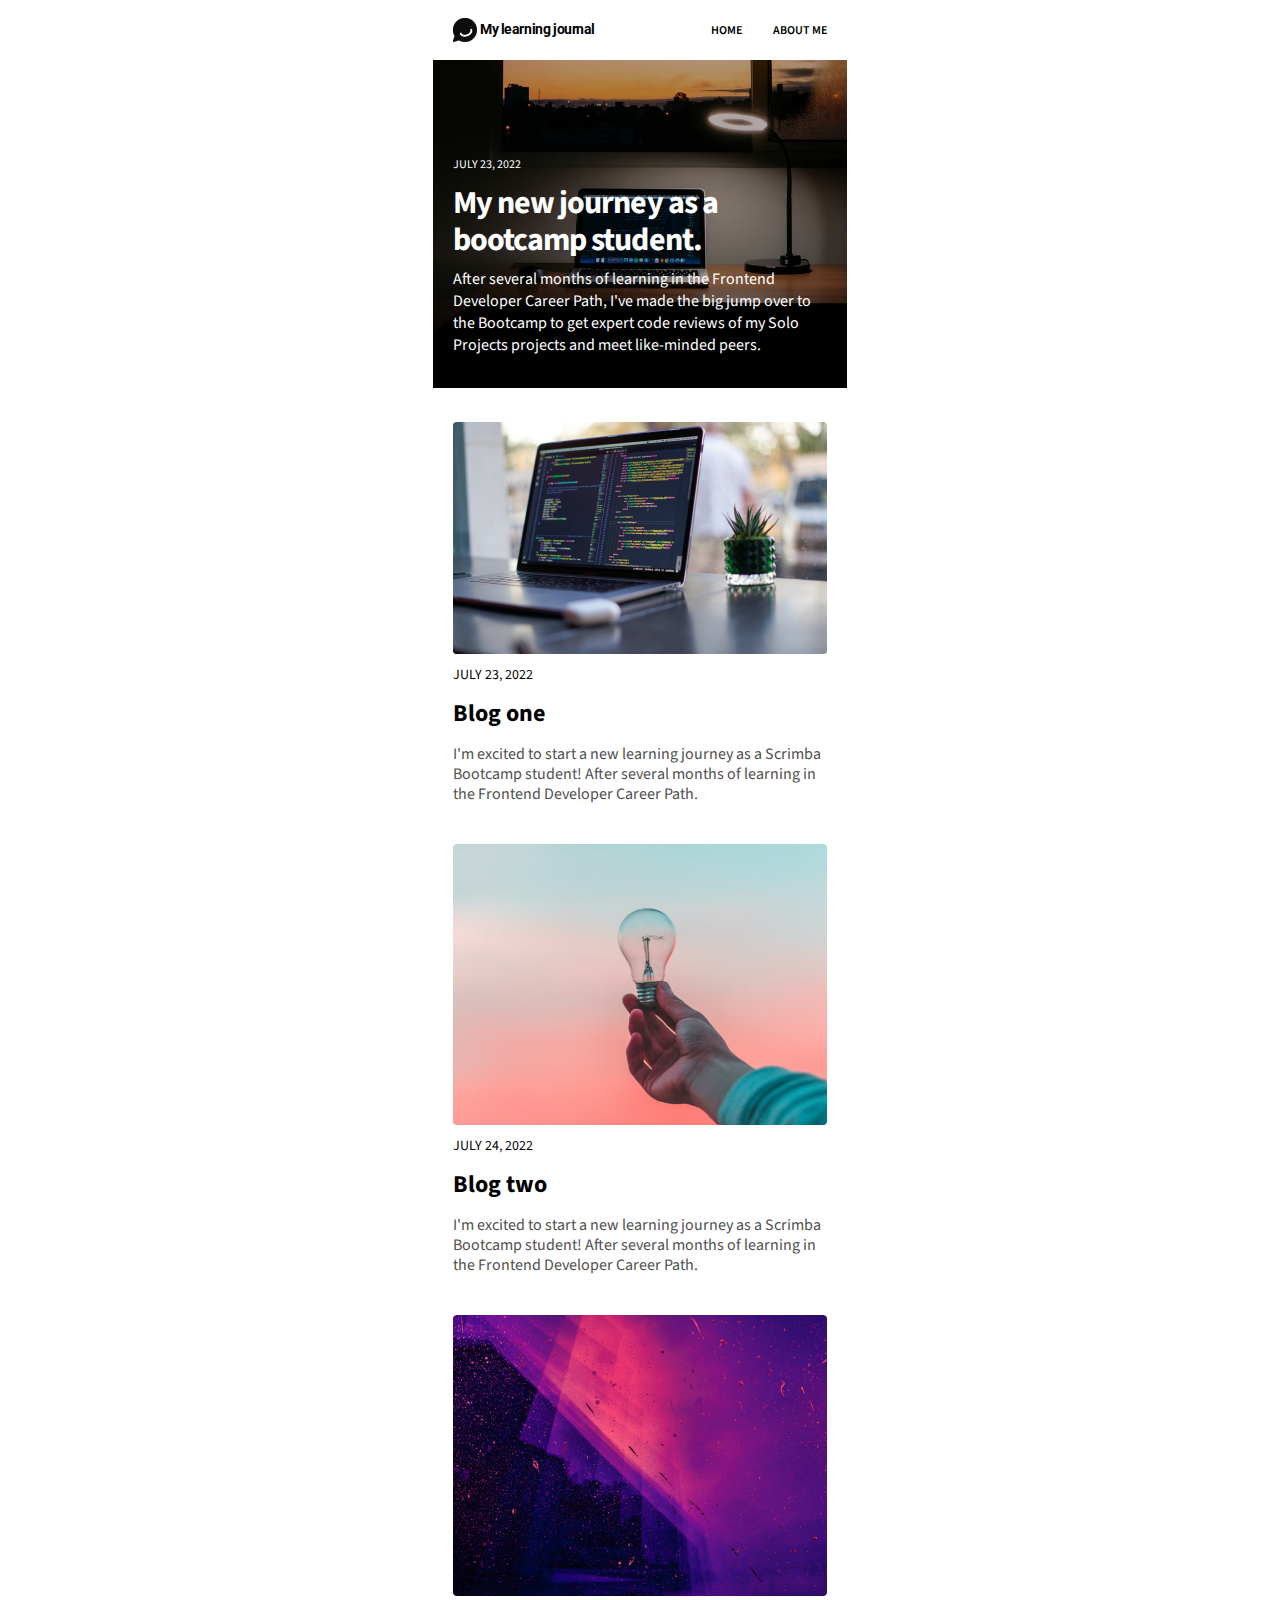
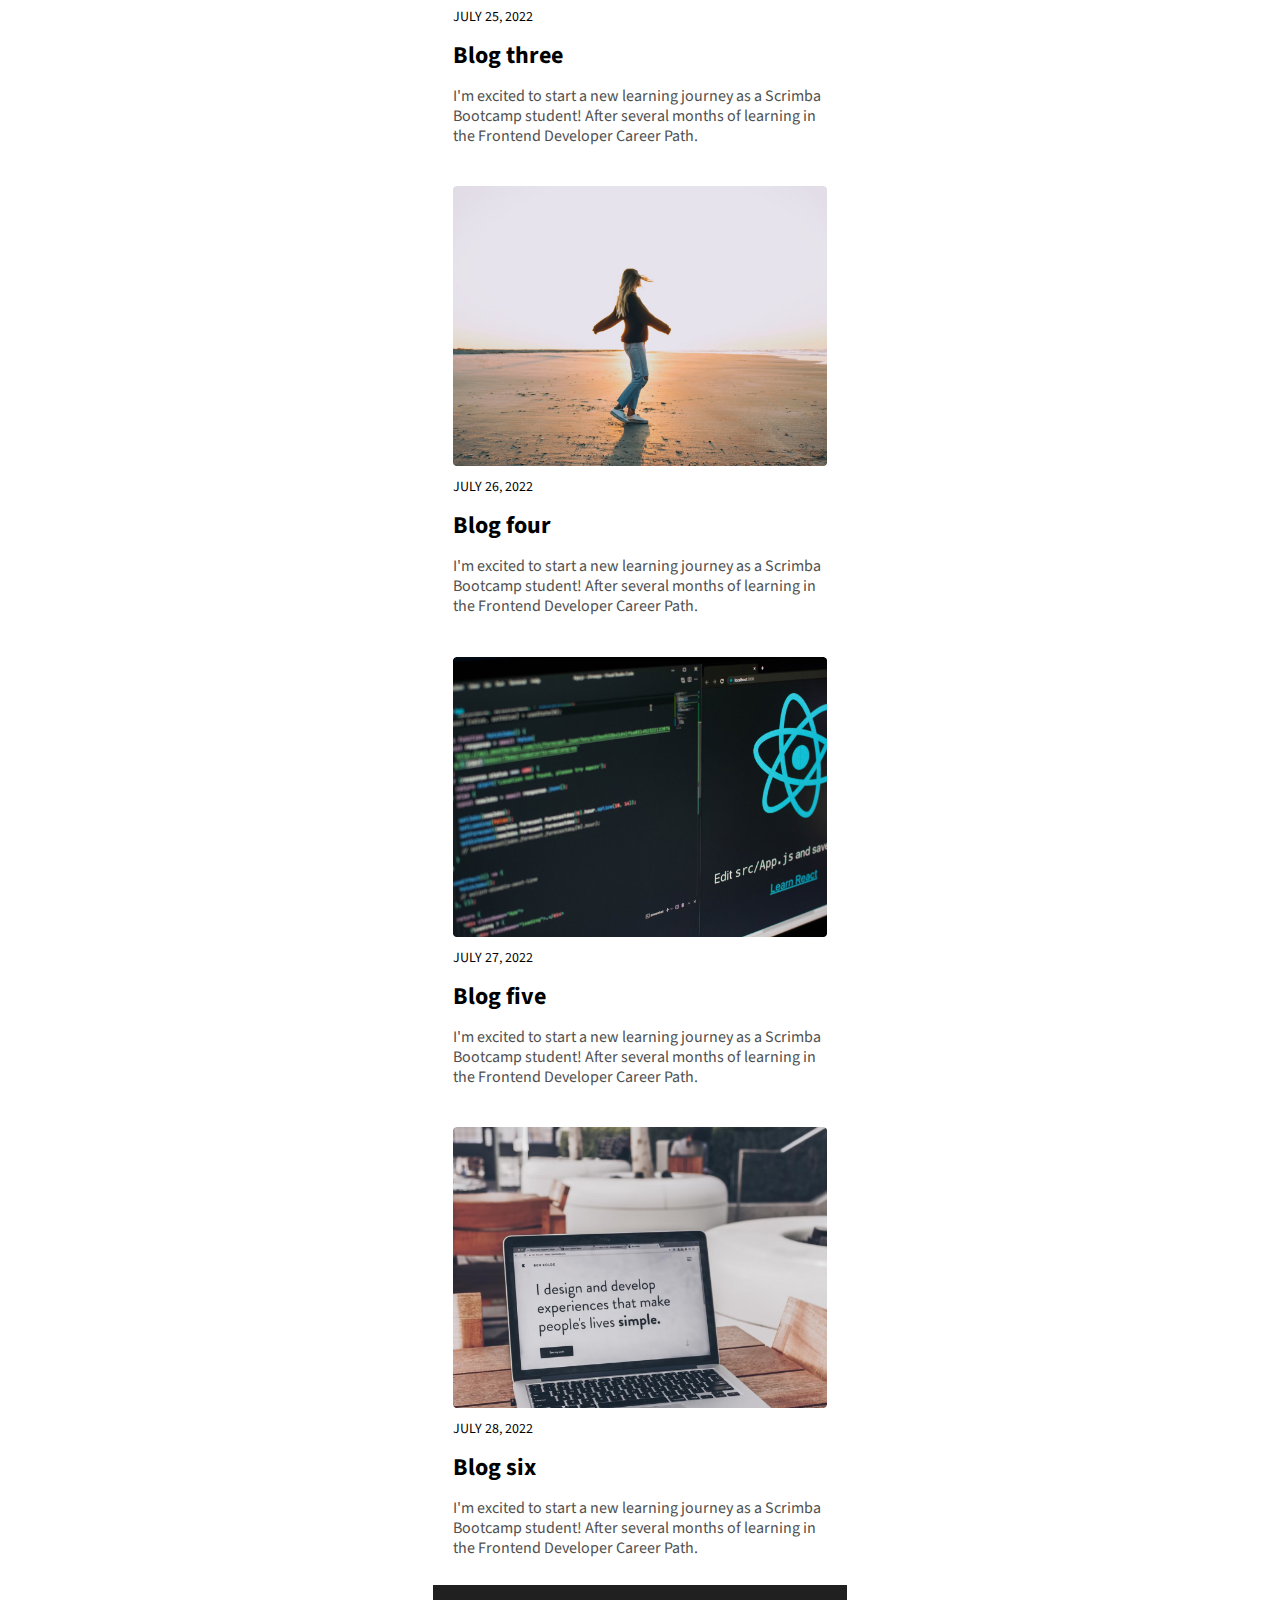
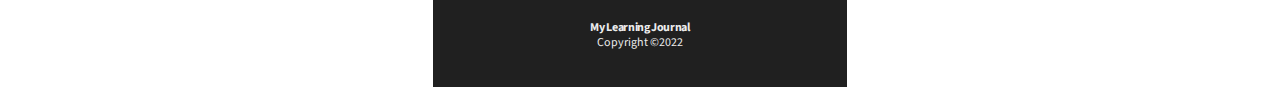
==== index.html @ 5cd8b5d0 "added include feature (new css&js files); refactored style.css; added new html pages" ====
<!DOCTYPE html>
<html lang="en">
<head>
    <meta charset="UTF-8">
    <meta name="viewport" content="width=device-width, initial-scale=1.0">
    <link rel="stylesheet" href="./css/include.css">
    <link rel="stylesheet" href="./css/style.css">
    <title>Learning Journal: Home</title>
</head>
<body>
    <header></header>

    <main class="flex">
        <section class="featured">
            <p class="featured__date lh1-25">JULY 23, 2022</p>
            <h2 class="featured__heading"><a href="./featured.html">My new journey as a bootcamp student.</a></h2>
            <p class="featured__desc">
                After several months of learning in the Frontend Developer Career Path,
                I've made the big jump over to the Bootcamp to get expert code reviews
                of my Solo Projects projects and meet like-minded peers.
            </p>
        </section>
        <section class="blog">
            <ul id="feed">
                <li>
                    <img src="./img/laptop-on-the-table-with-a-plant.jpg" alt="Laptop on the table with a plant">
                    <p class="blog__date">JULY 23, 2022</p>
                    <h2 class="blog__heading">Blog one</h2>
                    <p class="blog__desc">
                        I'm excited to start a new learning journey as a Scrimba Bootcamp student!
                        After several months of learning in the Frontend Developer Career Path.
                    </p>
                </li>
            </ul>
        </section>
    </main>

    <footer></footer>

    <script src="./js/include.js"></script>
    <script src="./js/index.js" type="module"></script>
</body>
</html>
---- css/include.css ----
/* Header */

header {
    padding: 1.125em 1.25em;
}

.header__nav {
    justify-content: space-between;
}

.header__nav__logo-box,
.header__nav__link-box {
    align-items: center;
}

.header__nav__logo-box img {
    margin-right: 0.1875em;
    max-width: 24px;
}

.header__nav__link-box ul {
    min-height: 1.5em;
}

.header__nav__logo-box h1 {
    font-family: Roboto;
    font-size: 0.875rem;
    letter-spacing: -0.03em;
}

.header__nav__link-box ul li {
    margin-left: 1.9375em;
}

.header__nav__link-box ul li a {
    font-size: 0.75rem;
    font-weight: 600;
    text-transform: uppercase;
}

/* Footer */

footer {
    display: flex;
    flex-direction: column;
    align-items: center;
    justify-content: center;
    background: #202020;
    color: #ECECEC;
    padding: 2.3125em 0;
}

.footer__heading, .footer__desc {
    font-size: 0.75rem;
}

.footer__heading {
    line-height: 1.08;
    letter-spacing: -0.03em;
}

.footer__desc {
    line-height: 1.25;
}
---- css/style.css ----
@import url('https://fonts.googleapis.com/css2?family=Roboto:wght@700&family=Source+Sans+Pro:wght@400;600;700&display=swap');

* {
    margin: 0;
    padding: 0;
    box-sizing: border-box;
    font-family: Source Sans Pro;
    font-weight: 400;
}

body {
    margin: 0 auto;
    max-width: 414px;
}

ul {
    list-style-type: none;
}

a {
    color: #000;
    text-decoration: none;
}

h1, h2, h2 a, h3 {
    font-weight: 700;
}

/* Misc */

.flex {
    display: flex;
}

.lh1-25 {
    line-height: 1.25;
}

/* Main */

main {
    flex-direction: column;
}

.featured {
    background: url("../img/laptop-with-a-lamp.jpg") center center / cover no-repeat;
    display: grid;
    grid-template: 1.5em 1fr 1fr 0.5em 1fr 2em / 1.25em 1fr 2fr 1.25em;
    grid-template-areas:
        ". . . ."
        ". featured-date . ."
        ". featured-heading featured-heading ."
        ". . . ."
        ". featured-desc featured-desc ."
        ". . . ."
    ;

    margin-bottom: 1.3125em;
}

.featured, .featured h2 a {
    color: #fff;
}

.featured__date {
    grid-area: featured-date;
    align-self: end;

    font-size: 0.75rem;
}

.featured__heading {
    grid-area: featured-heading;
    align-self: end;
}

.featured__heading a {
    font-size: 2rem;
    line-height: 35px;
    letter-spacing: -0.03em;
}

.featured__desc {
    grid-area: featured-desc;
}

/* Blog */

.blog ul {
    display: flex;
    flex-direction: column;
    /* grid-template-columns: repeat(3, 1fr);
    gap: 1.625em; */
}

.blog ul li {
    display: grid;
    grid-template: 0.8125em auto 1fr 2fr 2fr 1.69em / 1.25em 1fr 2fr 1.25em;
    grid-template-areas:
        ".     .          .      ."
        ". blog-image blog-image ."
        ". blog-date      .      ."
        ". blog-heading   .      ."
        ". blog-desc  blog-desc  ."
        ".      .         .      ."
    ;

    justify-items: start;
}

.blog ul li img {
    grid-area: blog-image;
    max-width: 374px;
    justify-self: center;
    object-fit: cover;
    border-radius: 1%;
}

.blog__date {
    grid-area: blog-date;
    align-self: end;

    font-size: 0.875rem;
    line-height: 1.29;
}

.blog__heading {
    grid-area: blog-heading;
    align-self: center;

    font-size: 24px;
    line-height: 26px;
}

.blog__desc {
    grid-area: blog-desc;
    align-self: end;

    color: #505050;
    font-size: 1rem;
    line-height: 1.25;

}
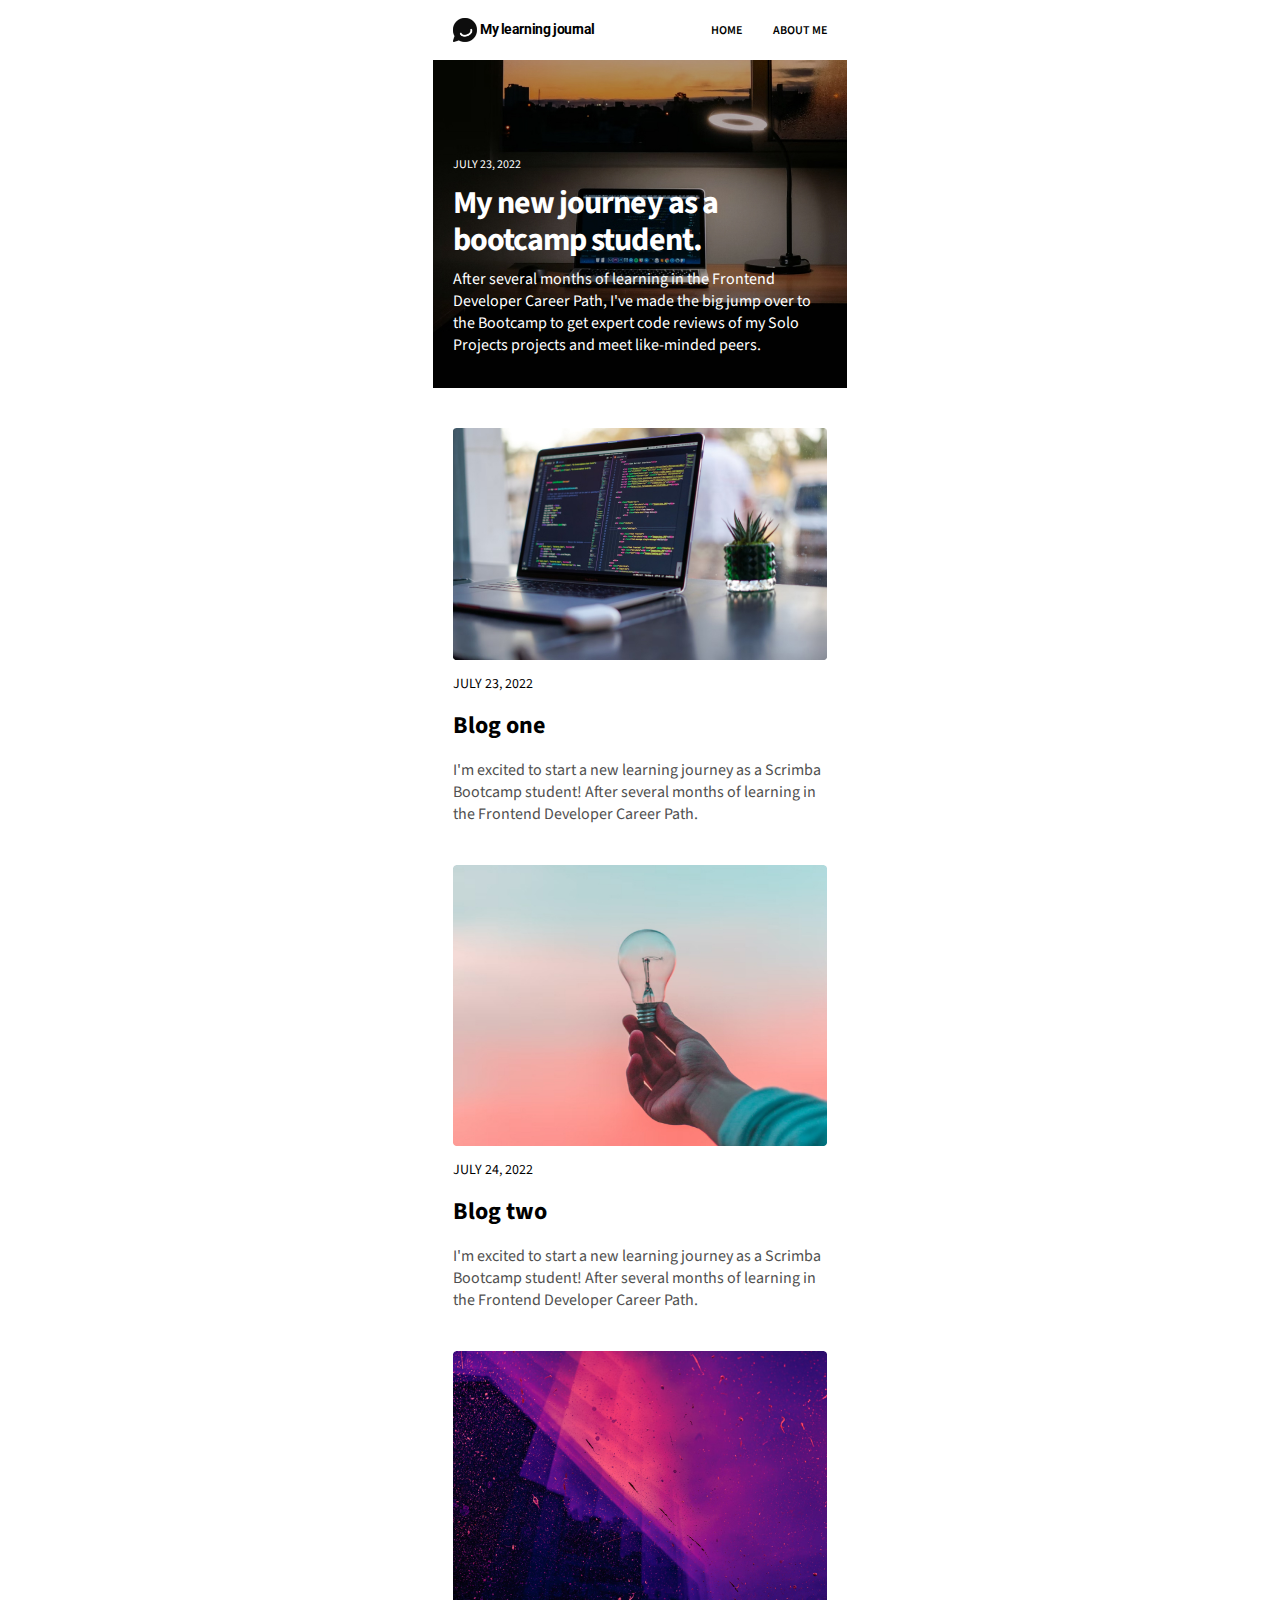
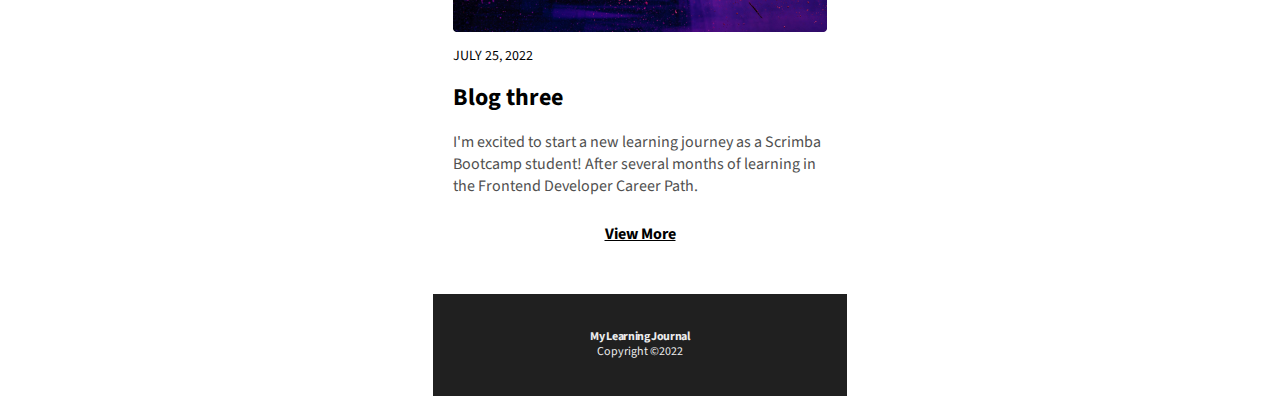
==== commit 762f868f: "added view more button html, styles & logic; changed misc class .flex in style.css; added misc class" ====
--- a/index.html
+++ b/index.html
@@ -10,7 +10,7 @@
 <body>
     <header></header>
 
-    <main class="flex">
+    <main class="flex-column">
         <section class="featured">
             <p class="featured__date lh1-25">JULY 23, 2022</p>
             <h2 class="featured__heading"><a href="./featured.html">My new journey as a bootcamp student.</a></h2>
@@ -20,18 +20,9 @@
                 of my Solo Projects projects and meet like-minded peers.
             </p>
         </section>
-        <section class="blog">
-            <ul id="feed">
-                <li>
-                    <img src="./img/laptop-on-the-table-with-a-plant.jpg" alt="Laptop on the table with a plant">
-                    <p class="blog__date">JULY 23, 2022</p>
-                    <h2 class="blog__heading">Blog one</h2>
-                    <p class="blog__desc">
-                        I'm excited to start a new learning journey as a Scrimba Bootcamp student!
-                        After several months of learning in the Frontend Developer Career Path.
-                    </p>
-                </li>
-            </ul>
+        <section class="blog flex-column">
+            <ul id="feed"></ul>
+            <button class="blog__btn lh1-25" type="button" id="more-btn">View more</button>
         </section>
     </main>
 
--- a/css/include.css
+++ b/css/include.css
@@ -1,3 +1,9 @@
+/* Misc */
+
+.flex {
+    display: flex;
+}
+
 /* Header */
 
 header {
@@ -48,6 +54,7 @@
     background: #202020;
     color: #ECECEC;
     padding: 2.3125em 0;
+    margin-top: 2.25em;
 }
 
 .footer__heading, .footer__desc {
--- a/css/style.css
+++ b/css/style.css
@@ -22,14 +22,15 @@
     text-decoration: none;
 }
 
-h1, h2, h2 a, h3 {
+h1, h2, h2 a, h3, button {
     font-weight: 700;
 }
 
 /* Misc */
 
-.flex {
+.flex-column {
     display: flex;
+    flex-direction: column;
 }
 
 .lh1-25 {
@@ -54,8 +55,6 @@
         ". featured-desc featured-desc ."
         ". . . ."
     ;
-
-    margin-bottom: 1.3125em;
 }
 
 .featured, .featured h2 a {
@@ -86,16 +85,20 @@
 
 /* Blog */
 
+.blog {
+    flex-direction: column;
+}
+
 .blog ul {
-    display: flex;
     flex-direction: column;
+    padding-top: 1.25em;
     /* grid-template-columns: repeat(3, 1fr);
     gap: 1.625em; */
 }
 
 .blog ul li {
     display: grid;
-    grid-template: 0.8125em auto 1fr 2fr 2fr 1.69em / 1.25em 1fr 2fr 1.25em;
+    grid-template: 1.25em auto 1fr 2fr 2fr 1.25em / 1.25em 1fr 2fr 1.25em;
     grid-template-areas:
         ".     .          .      ."
         ". blog-image blog-image ."
@@ -128,8 +131,8 @@
     grid-area: blog-heading;
     align-self: center;
 
-    font-size: 24px;
-    line-height: 26px;
+    font-size: 1.5rem;
+    line-height: 1.08;
 }
 
 .blog__desc {
@@ -138,6 +141,17 @@
 
     color: #505050;
     font-size: 1rem;
-    line-height: 1.25;
+}
 
+.blog__btn {
+    margin: 0 auto;
+    border: none;
+    background: none;
+    padding: 0.4375em;
+    margin-bottom: 0.4375em;
+    cursor: pointer;
+
+    font-size: 1rem;
+    text-decoration: underline;
+    text-transform: capitalize;
 }
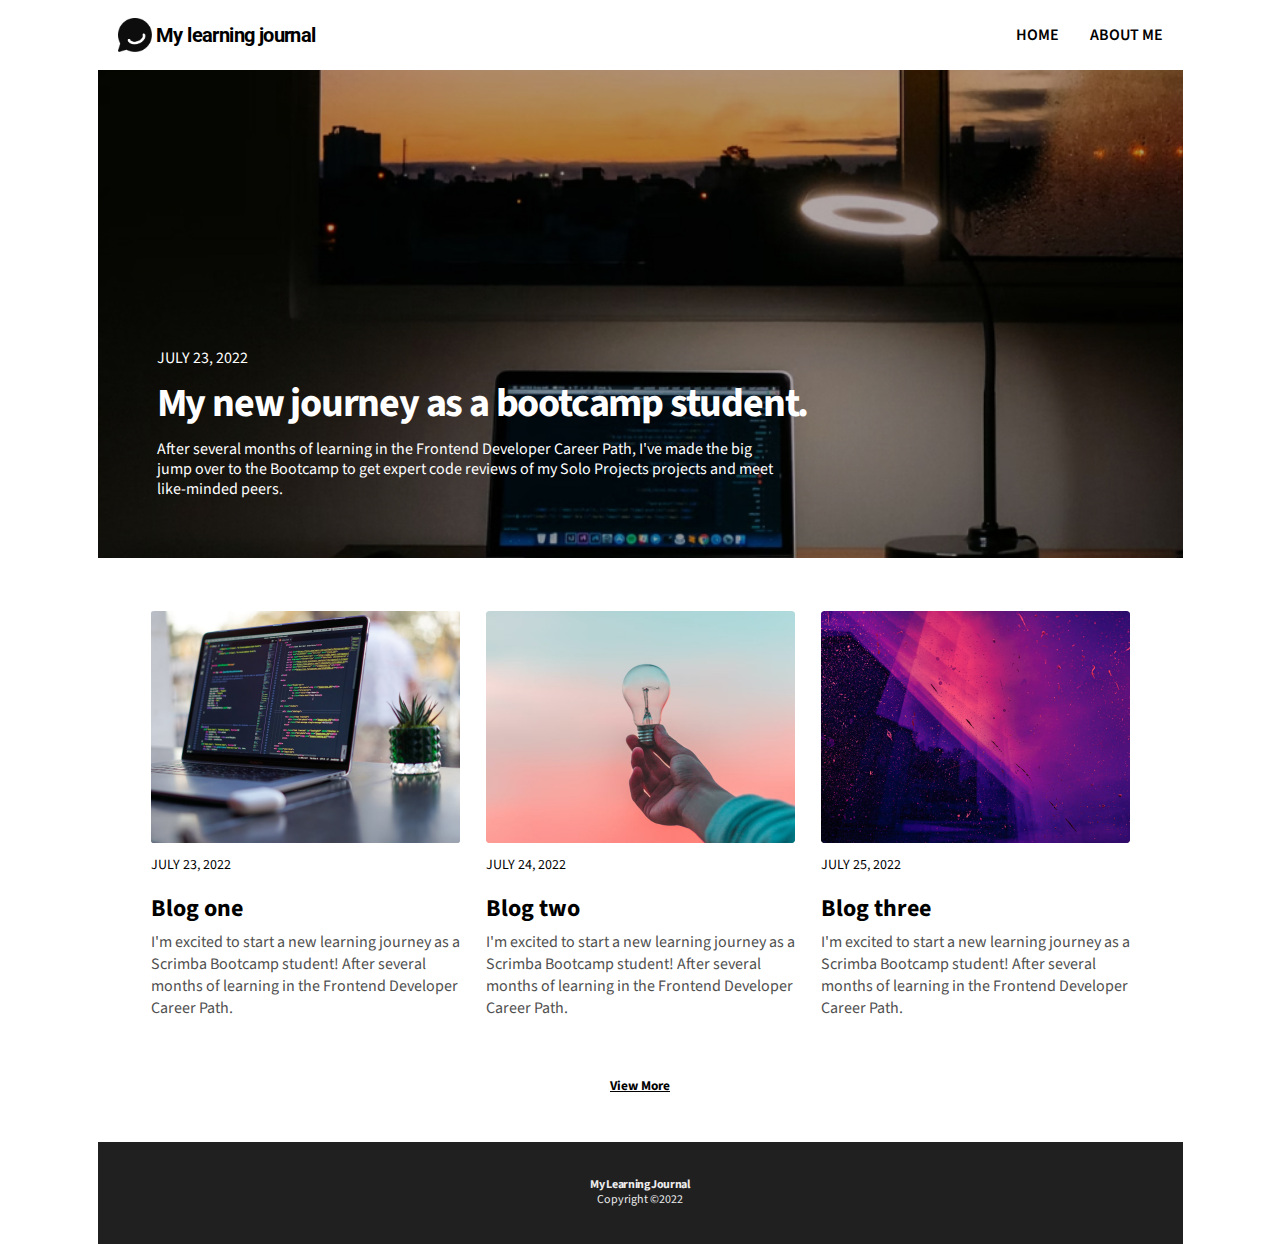
==== commit 0ea56b96: "featured section display rework (grid to flex); added desktop version of the main page" ====
--- a/index.html
+++ b/index.html
@@ -12,13 +12,15 @@
 
     <main class="flex-column">
         <section class="featured">
-            <p class="featured__date lh1-25">JULY 23, 2022</p>
-            <h2 class="featured__heading"><a href="./featured.html">My new journey as a bootcamp student.</a></h2>
-            <p class="featured__desc">
-                After several months of learning in the Frontend Developer Career Path,
-                I've made the big jump over to the Bootcamp to get expert code reviews
-                of my Solo Projects projects and meet like-minded peers.
-            </p>
+            <div class="featured__wrapper">
+                <p class="featured__wrapper__date lh1-25">JULY 23, 2022</p>
+                <h2 class="featured__wrapper__heading"><a href="./featured.html">My new journey as a bootcamp student.</a></h2>
+                <p class="featured__wrapper__desc lh1-25">
+                    After several months of learning in the Frontend Developer Career Path,
+                    I've made the big jump over to the Bootcamp to get expert code reviews
+                    of my Solo Projects projects and meet like-minded peers.
+                </p>
+            </div>
         </section>
         <section class="blog flex-column">
             <ul id="feed"></ul>
--- a/css/include.css
+++ b/css/include.css
@@ -25,6 +25,7 @@
 }
 
 .header__nav__link-box ul {
+    align-items: center;
     min-height: 1.5em;
 }
 
@@ -68,4 +69,23 @@
 
 .footer__desc {
     line-height: 1.25;
+}
+
+/* Media */
+
+@media (min-width: 1085px) {
+    .header__nav__logo-box img {
+        margin-right: 0.28125em;
+        max-width: 34px;
+    }
+
+    .header__nav__logo-box h1 {
+        font-size: 1.25rem;
+    }
+
+    .header__nav__link-box ul li a {
+        font-size: 1rem;
+        font-weight: 600;
+        text-transform: uppercase;
+    }
 }--- a/css/style.css
+++ b/css/style.css
@@ -45,42 +45,37 @@
 
 .featured {
     background: url("../img/laptop-with-a-lamp.jpg") center center / cover no-repeat;
-    display: grid;
-    grid-template: 1.5em 1fr 1fr 0.5em 1fr 2em / 1.25em 1fr 2fr 1.25em;
-    grid-template-areas:
-        ". . . ."
-        ". featured-date . ."
-        ". featured-heading featured-heading ."
-        ". . . ."
-        ". featured-desc featured-desc ."
-        ". . . ."
-    ;
+    display: flex;
+    align-items: flex-end;
+    min-height: 488px;
 }
 
 .featured, .featured h2 a {
     color: #fff;
 }
 
-.featured__date {
-    grid-area: featured-date;
-    align-self: end;
+.featured__wrapper {
+    display: flex;
+    flex-direction: column;
+}
+
+.featured__wrapper__date {
 
     font-size: 0.75rem;
 }
 
-.featured__heading {
-    grid-area: featured-heading;
-    align-self: end;
-}
-
-.featured__heading a {
+.featured__wrapper__heading {
+
+}
+
+.featured__wrapper__heading a {
     font-size: 2rem;
     line-height: 35px;
     letter-spacing: -0.03em;
 }
 
-.featured__desc {
-    grid-area: featured-desc;
+.featured__wrapper__desc {
+
 }
 
 /* Blog */
@@ -92,20 +87,18 @@
 .blog ul {
     flex-direction: column;
     padding-top: 1.25em;
-    /* grid-template-columns: repeat(3, 1fr);
-    gap: 1.625em; */
 }
 
 .blog ul li {
     display: grid;
     grid-template: 1.25em auto 1fr 2fr 2fr 1.25em / 1.25em 1fr 2fr 1.25em;
     grid-template-areas:
-        ".     .          .      ."
-        ". blog-image blog-image ."
-        ". blog-date      .      ."
-        ". blog-heading   .      ."
-        ". blog-desc  blog-desc  ."
-        ".      .         .      ."
+        ".     .              .        ."
+        ". blog-image     blog-image   ."
+        ". blog-date          .        ."
+        ". blog-heading   blog-heading ."
+        ". blog-desc      blog-desc    ."
+        ".     .              .        ."
     ;
 
     justify-items: start;
@@ -113,7 +106,7 @@
 
 .blog ul li img {
     grid-area: blog-image;
-    max-width: 374px;
+    width: 100%;
     justify-self: center;
     object-fit: cover;
     border-radius: 1%;
@@ -140,7 +133,6 @@
     align-self: end;
 
     color: #505050;
-    font-size: 1rem;
 }
 
 .blog__btn {
@@ -151,7 +143,68 @@
     margin-bottom: 0.4375em;
     cursor: pointer;
 
-    font-size: 1rem;
     text-decoration: underline;
     text-transform: capitalize;
 }
+
+/* Media */
+
+@media (min-width: 1085px) {
+    body {
+        max-width: 1085px;
+    }
+
+    /* Featured */
+
+    .featured {
+        background-position: top center;
+        padding: 3.6875em;
+    }
+
+    .featured__wrapper__date, .featured__wrapper__desc {
+        font-size: 1rem;
+    }
+
+    .featured__wrapper__heading {
+        margin: 0.5625em 0;
+    }
+
+    .featured__wrapper__heading a{
+        font-size: 2.5rem;
+        line-height: 1.075;
+    }
+
+    .featured__wrapper__desc {
+        padding-right: 36%;
+    }
+
+    /* Blog */
+
+    .blog ul {
+        display: grid;
+        grid-template-columns: repeat(3, minmax(19.3125em, 1fr));
+        gap: 1.625em;
+        padding: 3.3125em;
+        
+    }
+    .blog ul li {
+        grid-template: minmax(14.5rem, auto) 1fr 1fr 2fr / 1fr 2fr;
+        grid-template-areas:
+        "blog-image    blog-image "
+        "blog-date         .      "
+        "blog-heading blog-heading"
+        "blog-desc     blog-desc  "
+        ;
+    }
+    .blog ul li img {
+        height: 100%;
+    }
+
+    .blog__date {
+        align-self: center;
+    }
+
+    .blog__heading {
+        align-self: center;
+    }
+}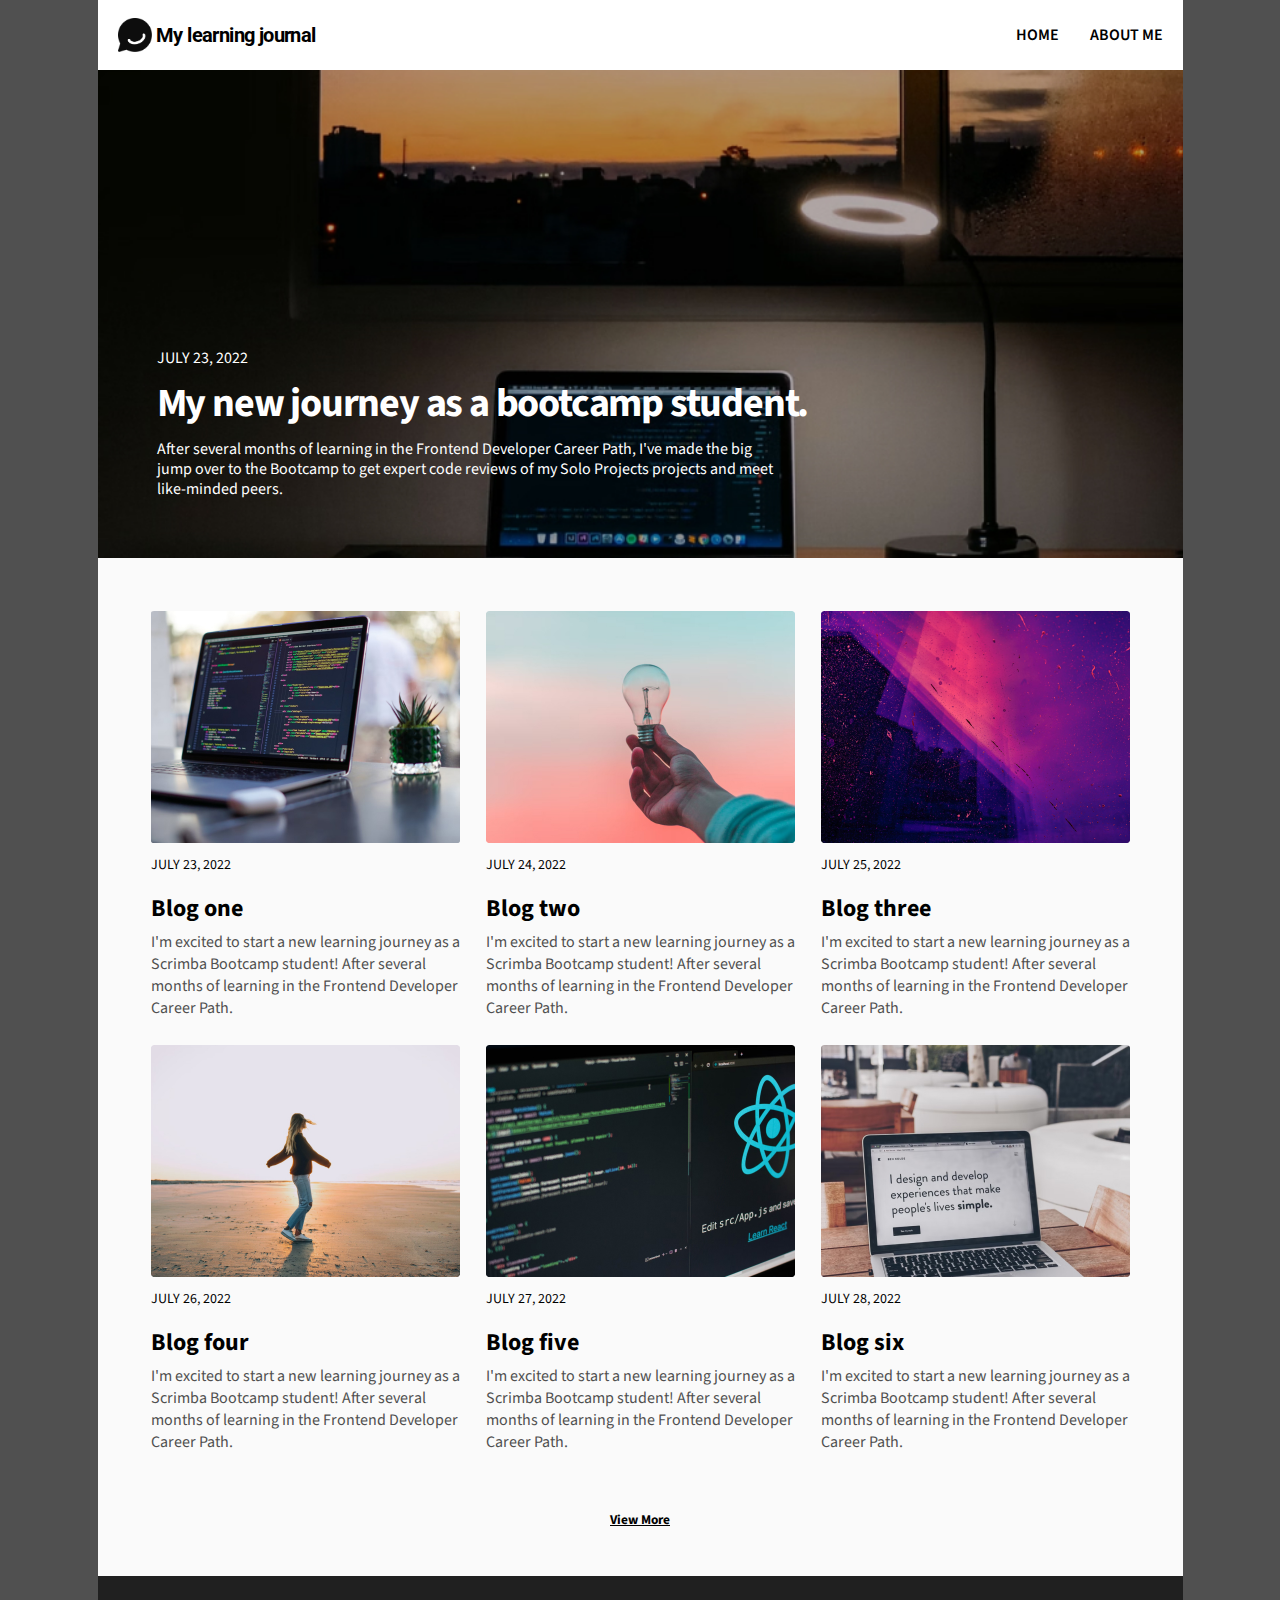
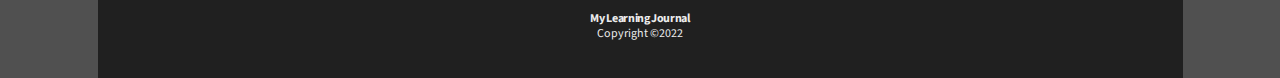
==== commit 03e6868f: "refactored js files" ====
--- a/index.html
+++ b/index.html
@@ -11,19 +11,9 @@
     <header></header>
 
     <main class="flex-column">
-        <section class="featured">
-            <div class="featured__wrapper">
-                <p class="featured__wrapper__date lh1-25">JULY 23, 2022</p>
-                <h2 class="featured__wrapper__heading"><a href="./featured.html">My new journey as a bootcamp student.</a></h2>
-                <p class="featured__wrapper__desc lh1-25">
-                    After several months of learning in the Frontend Developer Career Path,
-                    I've made the big jump over to the Bootcamp to get expert code reviews
-                    of my Solo Projects projects and meet like-minded peers.
-                </p>
-            </div>
-        </section>
+        <section class="featured" id="featured"></section>
         <section class="blog flex-column">
-            <ul id="feed"></ul>
+            <ul class="flex-column" id="feed"></ul>
             <button class="blog__btn lh1-25" type="button" id="more-btn">View more</button>
         </section>
     </main>
@@ -31,6 +21,7 @@
     <footer></footer>
 
     <script src="./js/include.js"></script>
-    <script src="./js/index.js" type="module"></script>
+    <script src="./js/featured.js" type="module"></script>
+    <script src="./js/feed.js" type="module"></script>
 </body>
 </html>--- a/css/include.css
+++ b/css/include.css
@@ -8,6 +8,7 @@
 
 header {
     padding: 1.125em 1.25em;
+    background: #fff;
 }
 
 .header__nav {
@@ -55,7 +56,6 @@
     background: #202020;
     color: #ECECEC;
     padding: 2.3125em 0;
-    margin-top: 2.25em;
 }
 
 .footer__heading, .footer__desc {
--- a/css/style.css
+++ b/css/style.css
@@ -11,6 +11,7 @@
 body {
     margin: 0 auto;
     max-width: 414px;
+    background: #505050;
 }
 
 ul {
@@ -41,31 +42,28 @@
 
 main {
     flex-direction: column;
+    padding-bottom: 2.25em;
+    background: #fff;
 }
 
 .featured {
     background: url("../img/laptop-with-a-lamp.jpg") center center / cover no-repeat;
     display: flex;
     align-items: flex-end;
-    min-height: 488px;
+    min-height: 293px;
+    padding: 1.5625em 1.25em;
 }
 
 .featured, .featured h2 a {
     color: #fff;
 }
 
-.featured__wrapper {
-    display: flex;
-    flex-direction: column;
-}
-
 .featured__wrapper__date {
-
     font-size: 0.75rem;
 }
 
 .featured__wrapper__heading {
-
+    margin: 0.5625em 0;
 }
 
 .featured__wrapper__heading a {
@@ -74,18 +72,9 @@
     letter-spacing: -0.03em;
 }
 
-.featured__wrapper__desc {
-
-}
-
 /* Blog */
 
-.blog {
-    flex-direction: column;
-}
-
 .blog ul {
-    flex-direction: column;
     padding-top: 1.25em;
 }
 
@@ -154,19 +143,20 @@
         max-width: 1085px;
     }
 
+    main {
+        background-color: #FAFAFA;
+    }
+
     /* Featured */
 
     .featured {
         background-position: top center;
         padding: 3.6875em;
+        min-height: 488px;
     }
 
     .featured__wrapper__date, .featured__wrapper__desc {
         font-size: 1rem;
-    }
-
-    .featured__wrapper__heading {
-        margin: 0.5625em 0;
     }
 
     .featured__wrapper__heading a{
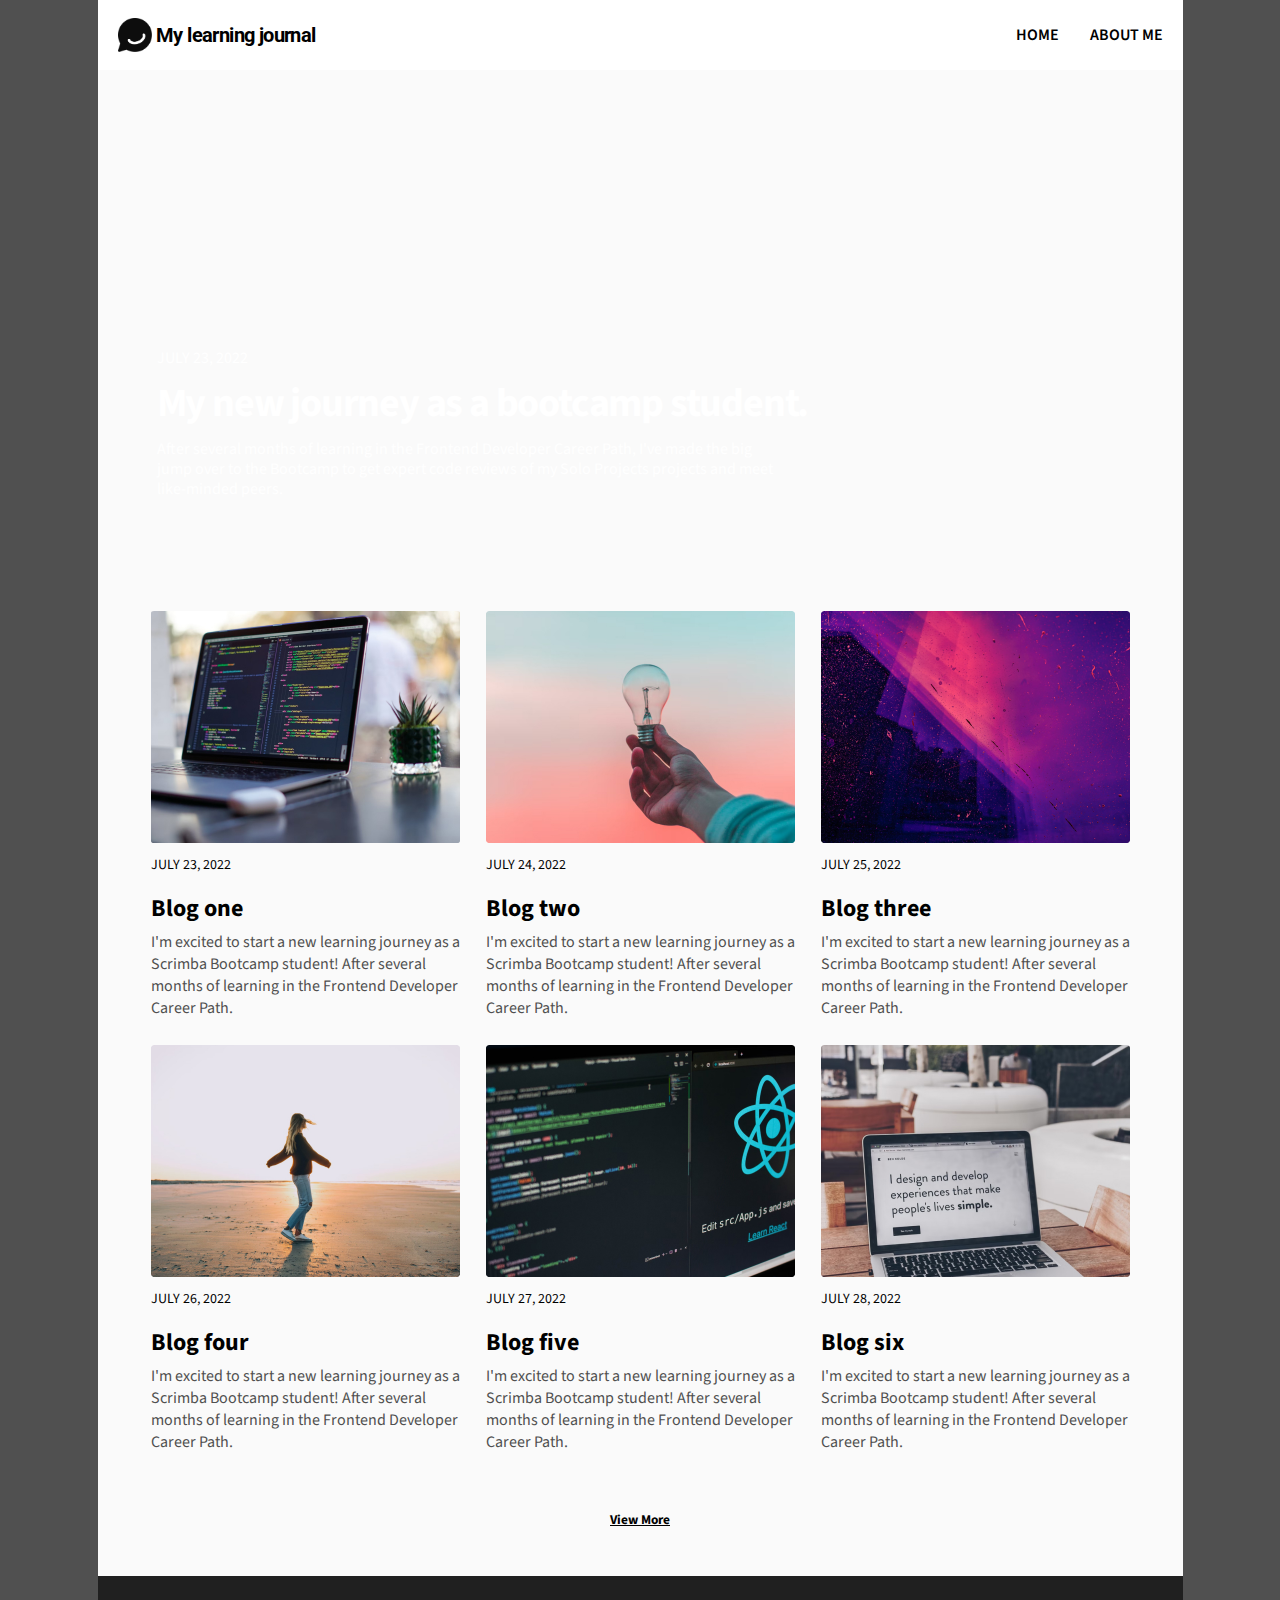
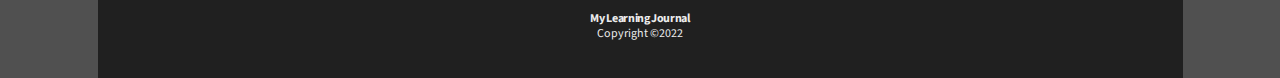
==== commit af9ea89a: "rewroked featured post html, css, js; added featured.html & styles for it;  added media for featured" ====
--- a/index.html
+++ b/index.html
@@ -21,7 +21,7 @@
     <footer></footer>
 
     <script src="./js/include.js"></script>
-    <script src="./js/featured.js" type="module"></script>
+    <script src="./js/featuredMin.js" type="module"></script>
     <script src="./js/feed.js" type="module"></script>
 </body>
 </html>--- a/css/style.css
+++ b/css/style.css
@@ -27,27 +27,32 @@
     font-weight: 700;
 }
 
-/* Misc */
-
-.flex-column {
-    display: flex;
-    flex-direction: column;
-}
-
-.lh1-25 {
-    line-height: 1.25;
-}
-
-/* Main */
-
 main {
     flex-direction: column;
     padding-bottom: 2.25em;
     background: #fff;
 }
 
+/* Misc */
+
+.flex-column {
+    display: flex;
+    flex-direction: column;
+}
+
+.lh1-25 {
+    line-height: 1.25;
+}
+
+/* Featured Mixed */
+
+.featured__wrapper__date, .featured-post__date {
+    font-size: 0.75rem;
+}
+
+/* Featured Min */
+
 .featured {
-    background: url("../img/laptop-with-a-lamp.jpg") center center / cover no-repeat;
     display: flex;
     align-items: flex-end;
     min-height: 293px;
@@ -58,10 +63,6 @@
     color: #fff;
 }
 
-.featured__wrapper__date {
-    font-size: 0.75rem;
-}
-
 .featured__wrapper__heading {
     margin: 0.5625em 0;
 }
@@ -70,6 +71,36 @@
     font-size: 2rem;
     line-height: 35px;
     letter-spacing: -0.03em;
+}
+
+/* Featured Max */
+
+.featured-main {
+    padding: 2em 1.25em 3.5em;
+}
+
+.featured-post__date, .featured-post__heading {
+    margin-bottom: 1rem;
+}
+
+.featured-post__heading{
+    font-size: 2em;
+    line-height: 1.06;
+}
+
+.featured-post img {
+    margin: 2.1875em 0;
+    max-width: 100%;
+    max-height: 191px;
+    object-fit: cover;
+}
+
+.featured-post__wrapper__article__heading, .featured-post__wrapper__article__desc {
+    margin-bottom: 1.8125em;
+}
+
+.featured-post__wrapper__article__heading {
+    font-size: 1rem;
 }
 
 /* Blog */
@@ -147,7 +178,21 @@
         background-color: #FAFAFA;
     }
 
-    /* Featured */
+    /* Featured Mixed */
+
+    .featured__wrapper__date, .featured__wrapper__desc, .featured-post__date {
+        font-size: 1rem;
+    }
+
+    .featured__wrapper__heading a, .featured-post__heading {
+        line-height: 1.08;
+    }
+
+    .featured-post__date, .featured-post__heading {
+        margin-bottom: 0rem;
+    }
+
+    /* Featured Min */
 
     .featured {
         background-position: top center;
@@ -155,17 +200,74 @@
         min-height: 488px;
     }
 
-    .featured__wrapper__date, .featured__wrapper__desc {
-        font-size: 1rem;
-    }
-
     .featured__wrapper__heading a{
         font-size: 2.5rem;
-        line-height: 1.075;
     }
 
     .featured__wrapper__desc {
         padding-right: 36%;
+    }
+
+    /* Featured Max */
+
+    .featured-main {
+        padding: 0;
+    }
+
+    .featured-post {
+        display: grid;
+        grid-template: 1fr 1.5em 1fr 1.5em 1fr 2.25em auto 2.25em auto / 3.3125em 4.25em 1fr 4.25em 3.3125em;
+        grid-template-areas: 
+            ".  .  main-date    .  ."
+            ".  .      .        .  ."
+            ".  .  main-heading .  ."
+            ".  .      .        .  ."
+            ".  .  main-desc    .  ."
+            ".  .      .        .  ."
+            ". img    img     img  ."
+            ".  .      .        .  ."
+            ".  .     post       . ."
+        ;
+    }
+
+    .featured-post__date {
+        grid-area: main-date;
+        align-self: end;
+    }
+
+    .featured-post__heading {
+        grid-area: main-heading;
+
+        font-size: 2.25rem;
+    }
+
+    .featured-post__desc{
+        grid-area: main-desc;
+    }
+
+    .featured-post__desc, .featured-post__wrapper__article__desc{
+        font-size: 1.125em;
+        line-height: 1.28;
+    }
+
+    .featured-post img {
+        grid-area: img;
+        margin: 0;
+        width: 100%;
+        max-height: 488px;
+        object-position: top center;
+    }
+
+    .featured-post__wrapper {
+        grid-area: post;
+    }
+
+    .featured-post__wrapper__heading {
+        font-size: 1.5em;
+    }
+
+    .featured-post__wrapper__article__heading,  .featured-post__wrapper__article__desc{
+        margin-bottom: 2rem;
     }
 
     /* Blog */
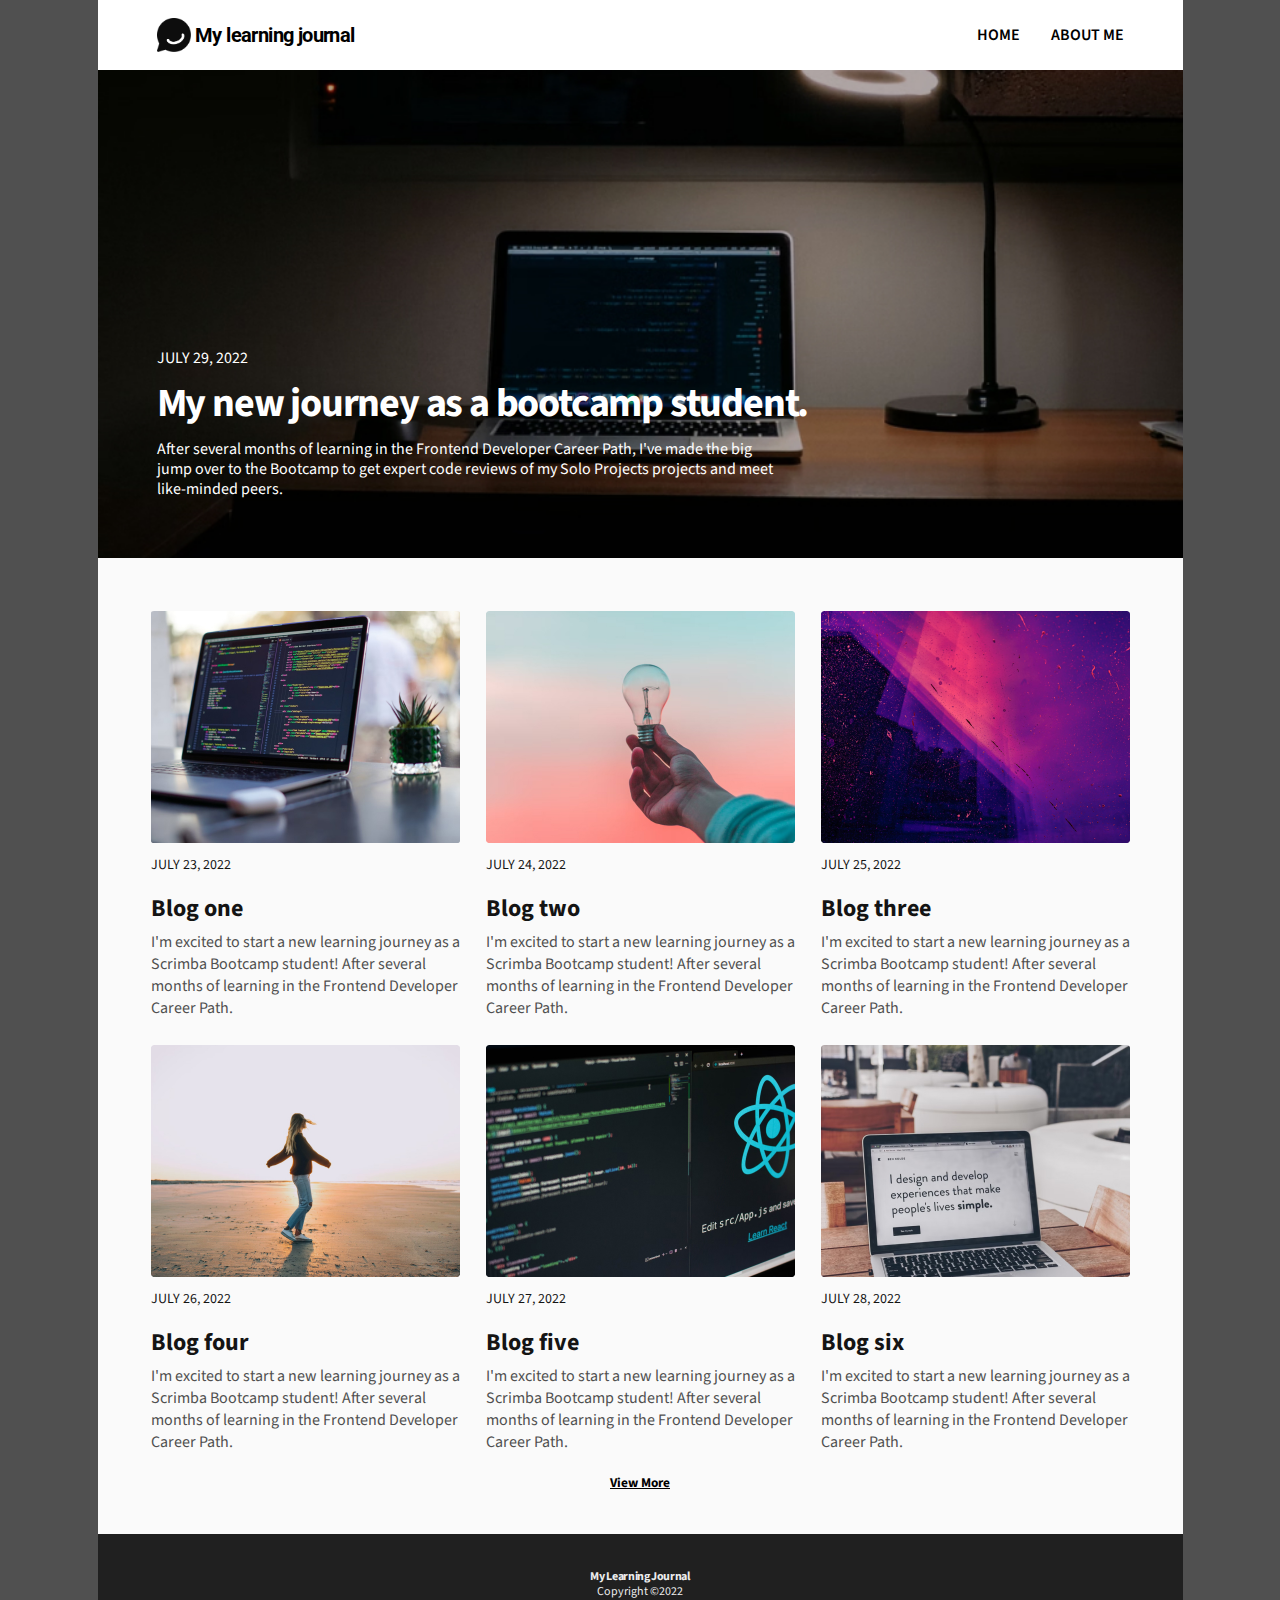
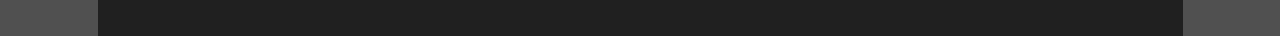
==== commit bc945ff9: "added classes to main and child elements in index.html; changed padding-bottom from blog to every ma" ====
--- a/index.html
+++ b/index.html
@@ -10,9 +10,9 @@
 <body>
     <header></header>
 
-    <main class="flex-column">
-        <section class="featured" id="featured"></section>
-        <section class="blog flex-column">
+    <main class="index-main flex-column">
+        <section class="index-main__featured featured" id="featured"></section>
+        <section class="index-main__blog blog flex-column">
             <ul class="flex-column" id="feed"></ul>
             <button class="blog__btn lh1-25" type="button" id="more-btn">View more</button>
         </section>
--- a/css/include.css
+++ b/css/include.css
@@ -74,6 +74,10 @@
 /* Media */
 
 @media (min-width: 1085px) {
+    header {
+        padding: 1.125em 3.6875em;
+    }
+
     .header__nav__logo-box img {
         margin-right: 0.28125em;
         max-width: 34px;
--- a/css/style.css
+++ b/css/style.css
@@ -27,12 +27,6 @@
     font-weight: 700;
 }
 
-main {
-    flex-direction: column;
-    padding-bottom: 2.25em;
-    background: #fff;
-}
-
 /* Misc */
 
 .flex-column {
@@ -42,6 +36,30 @@
 
 .lh1-25 {
     line-height: 1.25;
+}
+
+/* Mains */
+
+main {
+    background: #fff;
+}
+
+.featured-main {
+    padding-top: 2em;
+}
+
+.about-main {
+    padding-top: 1.625em;
+}
+
+.index-main {
+    padding-bottom: 2.25em;
+}
+
+.featured-main, .about-main {
+    color: #151515;
+    padding: 0 1.25em;
+    padding-bottom: 3.1875em;
 }
 
 /* Featured Mixed */
@@ -75,10 +93,6 @@
 
 /* Featured Max */
 
-.featured-main {
-    padding: 2em 1.25em 3.5em;
-}
-
 .featured-post__date, .featured-post__heading {
     margin-bottom: 1rem;
 }
@@ -104,6 +118,10 @@
 }
 
 /* Blog */
+
+.blog {
+    color: #141414;
+}
 
 .blog ul {
     padding-top: 1.25em;
@@ -145,7 +163,6 @@
     align-self: center;
 
     font-size: 1.5rem;
-    line-height: 1.08;
 }
 
 .blog__desc {
@@ -157,14 +174,37 @@
 
 .blog__btn {
     margin: 0 auto;
+    margin-top: 1.25em;
     border: none;
     background: none;
     padding: 0.4375em;
-    margin-bottom: 0.4375em;
     cursor: pointer;
 
     text-decoration: underline;
     text-transform: capitalize;
+}
+
+.blog-section__heading {
+    margin-top: 1.375em;
+
+    text-align: center;
+    font-size: 1rem;
+}
+
+/* About */
+
+.about-main__section {
+    margin-bottom: 3.125em;
+}
+
+.about-main__section img {
+    margin-bottom: 1.6875em;
+}
+
+.about-main__section__heading {
+    font-size: 2.1875rem;
+    line-height: 1.09;
+    margin-bottom: 0.457em;
 }
 
 /* Media */
@@ -184,7 +224,7 @@
         font-size: 1rem;
     }
 
-    .featured__wrapper__heading a, .featured-post__heading {
+    .featured__wrapper__heading a, .featured-post__heading, .blog__heading, .blog-section__heading {
         line-height: 1.08;
     }
 
@@ -202,6 +242,11 @@
 
     .featured__wrapper__heading a{
         font-size: 2.5rem;
+        transition: ease-in 0.1s;
+    }
+
+    .featured__wrapper__heading a:hover {
+        border-bottom: 3px solid #fff;
     }
 
     .featured__wrapper__desc {
@@ -263,7 +308,7 @@
     }
 
     .featured-post__wrapper__heading {
-        font-size: 1.5em;
+        font-size: 1.5rem;
     }
 
     .featured-post__wrapper__article__heading,  .featured-post__wrapper__article__desc{
@@ -277,7 +322,7 @@
         grid-template-columns: repeat(3, minmax(19.3125em, 1fr));
         gap: 1.625em;
         padding: 3.3125em;
-        
+        padding-bottom: 0;
     }
     .blog ul li {
         grid-template: minmax(14.5rem, auto) 1fr 1fr 2fr / 1fr 2fr;
@@ -299,4 +344,57 @@
     .blog__heading {
         align-self: center;
     }
+
+    .blog-section__heading {
+        margin-top: 0.91em;
+
+        font-size: 1.5rem;
+    }
+
+    /* About */
+
+    .about-main {
+        padding: 0;
+        padding-top: 5.6875em;
+    }
+
+    .about-main__section {
+        display: grid;
+        grid-template: 1.2em 1fr 1fr / 1fr 2em 4fr;
+        padding: 0 3.3125em;
+    }
+
+    .about-main__section img {
+        margin: 0;
+        grid-column: 1 / 2;
+        grid-row: 1 / -1;
+        align-self: center;
+        justify-self: start;
+    }
+
+    .about-main__section__heading {
+        margin: 0;
+        grid-row: 2 / 3;
+        grid-column: 3 / 4;
+        align-self: end;
+    }
+
+    .about-main__section__desc {
+        margin-top: 0.625em;
+        grid-row: 3 / 4;
+        grid-column: 3 / 4;
+    }
+
+    .about-main__wrapper-section {
+        padding: 0 7.5em;
+    }
+
+    .about-main__wrapper-section .featured-post__wrapper__article__heading {
+        font-size: 1.25rem;
+    }
+
+    .about-main__wrapper-section .featured-post__wrapper__article__desc {
+        font-size: 1rem;
+    }
+
 }